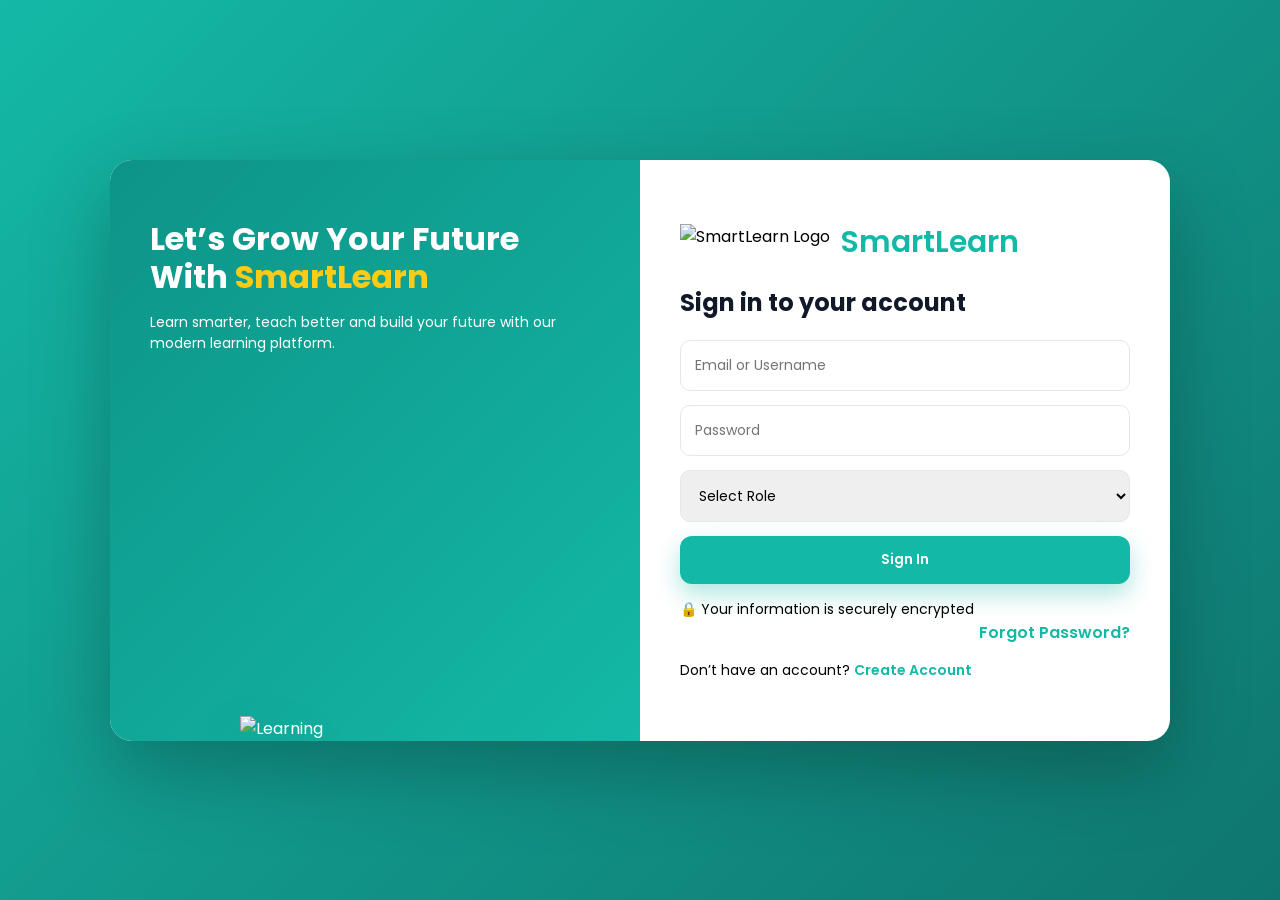
==== index.html @ f68140ad "frontend first commit" ====
<!DOCTYPE html>
<html lang="en">
<head>
  <meta charset="UTF-8">
  <meta name="viewport" content="width=device-width, initial-scale=1.0">
  <title>Smart Learn Auth</title>
  <link rel="stylesheet" href="index.css">
  <link rel="preconnect" href="https://fonts.googleapis.com">
  <link rel="preconnect" href="https://fonts.gstatic.com" crossorigin>
  <link href="https://fonts.googleapis.com/css2?family=Poppins:wght@400;600;700&display=swap" rel="stylesheet">
</head>
<body>
  <div class="auth-wrapper">
    <div class="auth-card">

      <!-- LEFT PANEL -->
      <div class="auth-left">
        <h1>Let’s Grow Your Future<br>With <span>SmartLearn</span></h1>
        <p>
          Learn smarter, teach better and build your future
          with our modern learning platform.
        </p>
        <img src="../Frontend/images/Student and teacher.png" alt="Learning" class="student-img">
      </div>

      <!-- RIGHT PANEL -->
      <div class="auth-right">
        <!-- LOGO -->
        <div class="form-logo">
          <img src="../Frontend/images/Logo.png" alt="SmartLearn Logo">
          <span>SmartLearn</span>
          
        </div>


        <!-- LOGIN -->
        <div class="form-box login active">
          <h2>Sign in to your account</h2>

          <input type="text" id="login-identifier" placeholder="Email or Username">
          <input type="password" id="login-password" placeholder="Password">

          <select id="login-role">
            <option value="" disabled selected>Select Role</option>
            <option value="student">Student</option>
            <option value="teacher">Teacher</option>
            <option value="admin">Admin</option>
          </select>

          <button id="loginBtn">Sign In</button>
          <p class="security">🔒 Your information is securely encrypted</p>


          <a class="forgot" id="forgotPassBtn">Forgot Password?</a>

          <p>Don’t have an account?
            <a href="#" id="showSignup">Create Account</a>
          </p>
        </div>

        <!-- SIGNUP -->
        <div class="form-box signup">
          <h2>Create Account</h2>

          <input type="text" id="signup-username" placeholder="Username">
          <input type="email" id="signup-email" placeholder="Email">
          <input type="password" id="signup-password" placeholder="Password">

          <select id="signup-role">
            <option value="" disabled selected>Select Role</option>
            <option value="student">Student</option>
            <option value="teacher">Teacher</option>
            <option value="admin">Admin</option>
          </select>

          <select id="signup-gender">
            <option value="" disabled selected>Gender</option>
            <option value="male">Male</option>
            <option value="female">Female</option>
            <option value="other">Other</option>
          </select>

          <div id="idProofSection" class="id-proof">
            <label>Upload ID Proof (Teacher/Admin)</label>
            <input type="file" id="signup-id">
          </div>

          <button id="signupBtn">Create Account</button>

          <p>Already have an account?
            <a href="#" id="showLogin">Login</a>
          </p>
        </div>

      </div>
    </div>
  </div>

  

  <script type="module" src="index.js"></script>

  <script>
   
    document.getElementById("signup-role").addEventListener("change", function() {
      const idProofSection = document.getElementById("idProofSection");
      if (this.value === "teacher" || this.value === "admin") {
        idProofSection.style.display = "block";
      } else {
        idProofSection.style.display = "none";
      }
    });

    
    //document.getElementById("sendOtpBtn").addEventListener("click", () => {
      //alert("OTP sent to your email! (Implement backend for real OTP)");
    //});
  </script>
</body>
</html>
---- index.css ----
* {
  margin: 0;
  padding: 0;
  box-sizing: border-box;
  font-family: 'Poppins', sans-serif;
}

body {
  min-height: 100vh;
  background: linear-gradient(135deg, #14b8a6, #0f766e);
  display: flex;
  justify-content: center;
  align-items: center;
}

/* Wrapper */
.auth-wrapper {
  width: 100%;
  max-width: 1100px;
  padding: 20px;
}

/* Card */
.auth-card {
  display: flex;
  background: #fff;
  border-radius: 22px;
  overflow: hidden;
  box-shadow: 0 30px 80px rgba(0,0,0,0.25);
}

/* LEFT */
.auth-left {
  flex: 1;
  background: linear-gradient(135deg, #0d9488, #14b8a6);
  color: #fff;
  padding: 60px 40px;
}

.auth-left h1 {
  line-height: 1.2;
  margin-bottom: 16px;
}

.auth-left span {
  color: #facc15;
  font-weight: 700;
}


.auth-left p {
  max-width: 420px;
  margin-bottom: 180px;
}



.auth-left img {
  width: 100%;
  max-width: 320px;
}

/* RIGHT */
.auth-right {
  flex: 1;
  padding: 60px 40px;
}

.auth-right h2 {
  margin-bottom: 20px;
  color: #111827;
}

/* Forms */
.form-box {
  display: none;
}

.form-box.active {
  display: block;
}

input, select {
  width: 100%;
  padding: 14px;
  margin-bottom: 14px;
  border-radius: 10px;
  border: 1px solid #e5e7eb;
  font-size: 14px;
}

input:focus, select:focus {
  border-color: #14b8a6;
  outline: none;
}

/* Button */
button {
  width: 100%;
  padding: 14px;
  background: #14b8a6;
  color: #fff;
  border: none;
  border-radius: 12px;
  font-weight: 600;
  cursor: pointer;
  transition: 0.3s;
  box-shadow: 0 10px 25px rgba(20,184,166,0.35);

}

button:hover {
   transform: translateY(-2px);
}

/* Links */
p {
  margin-top: 15px;
  font-size: 14px;
}

a {
  color: #14b8a6;
  font-weight: 600;
  cursor: pointer;
  text-decoration: none;
}

a:hover {
  text-decoration: underline;
}

.forgot {
  display: block;
  text-align: right;
  margin-bottom: 15px;
}

/* ID Proof */
.id-proof {
  display: none;
  margin-bottom: 10px;
}
.auth-left {
  position: relative;
  overflow: hidden;
}

.student-img {
  position: absolute;
  bottom: 0;
  right: 80px;

  width: 320px;
  max-width: 65%;
  height: auto;

  pointer-events: none;
  user-select: none;

  filter: drop-shadow(0 20px 30px rgba(0,0,0,0.15));
}



.auth-card {
  animation: fadeUp 0.6s ease-out;
}

@keyframes fadeUp {
  from {
    opacity: 0;
    transform: translateY(20px);
  }
  to {
    opacity: 1;
    transform: translateY(0);
  }
}


@media (max-width: 900px) {
  .auth-left {
    display: none;
  }

  .auth-card {
    width: 100%;
  }
}
.form-logo {
  display: flex;
  align-items: center;
  gap: 10px;
  margin-bottom: 20px;
}

.form-logo img {
  height: 36px;
  width: auto;
}

.form-logo span {
  font-size: 30px;
  font-weight: 600;
  color: #14b8a6; /* match your green theme */
}
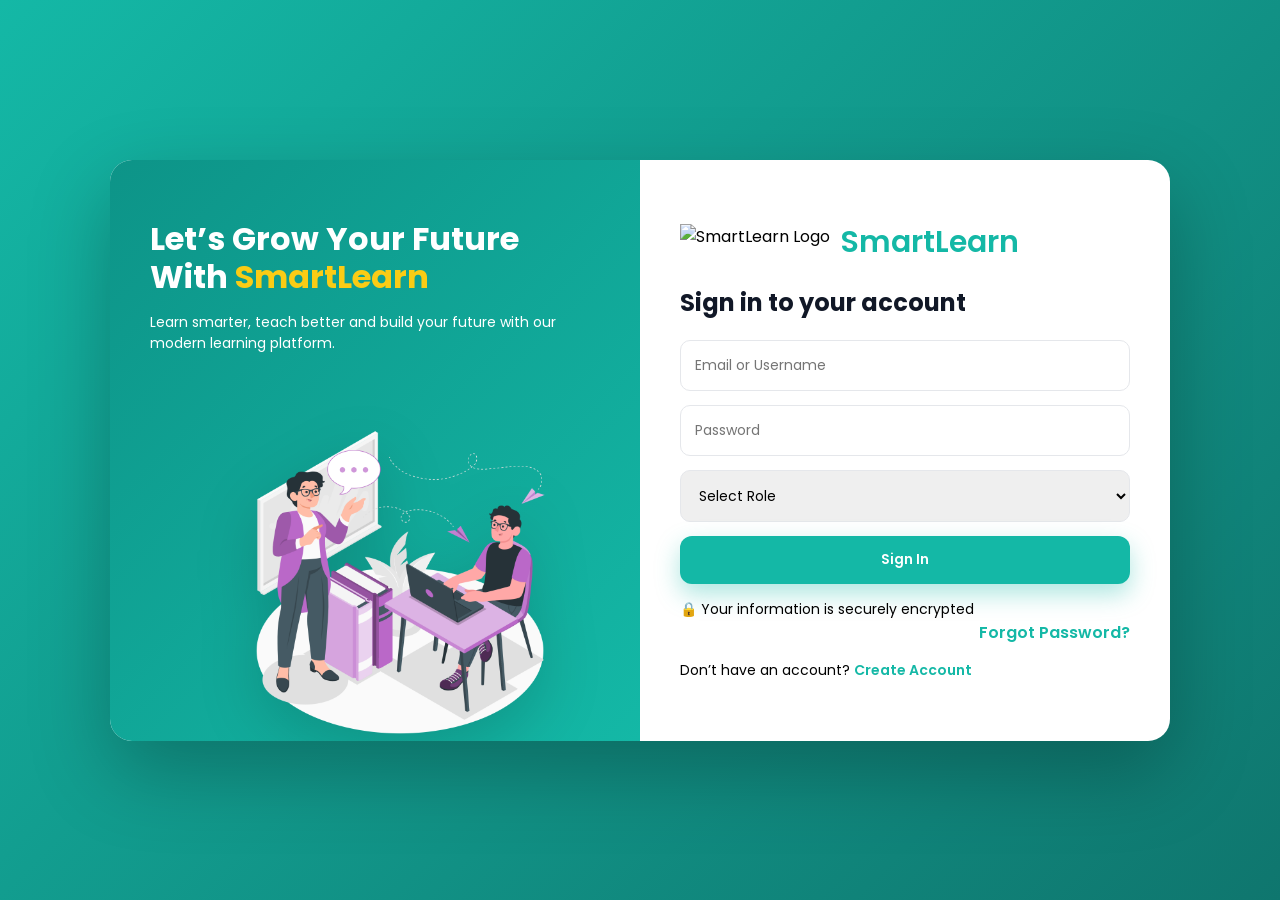
==== commit 1147a352: "Update index.html" ====
--- a/index.html
+++ b/index.html
@@ -20,7 +20,8 @@
           Learn smarter, teach better and build your future
           with our modern learning platform.
         </p>
-        <img src="../Frontend/images/Student and teacher.png" alt="Learning" class="student-img">
+      <img src="./images/Student and teacher.png" alt="Learning" class="student-img">
+
       </div>
 
       <!-- RIGHT PANEL -->
@@ -95,11 +96,8 @@
       </div>
     </div>
   </div>
-
-  
-
-  <script type="module" src="index.js"></script>
-
+  <script src="config.js"></script>
+  <script src="index.js"></script>
   <script>
    
     document.getElementById("signup-role").addEventListener("change", function() {
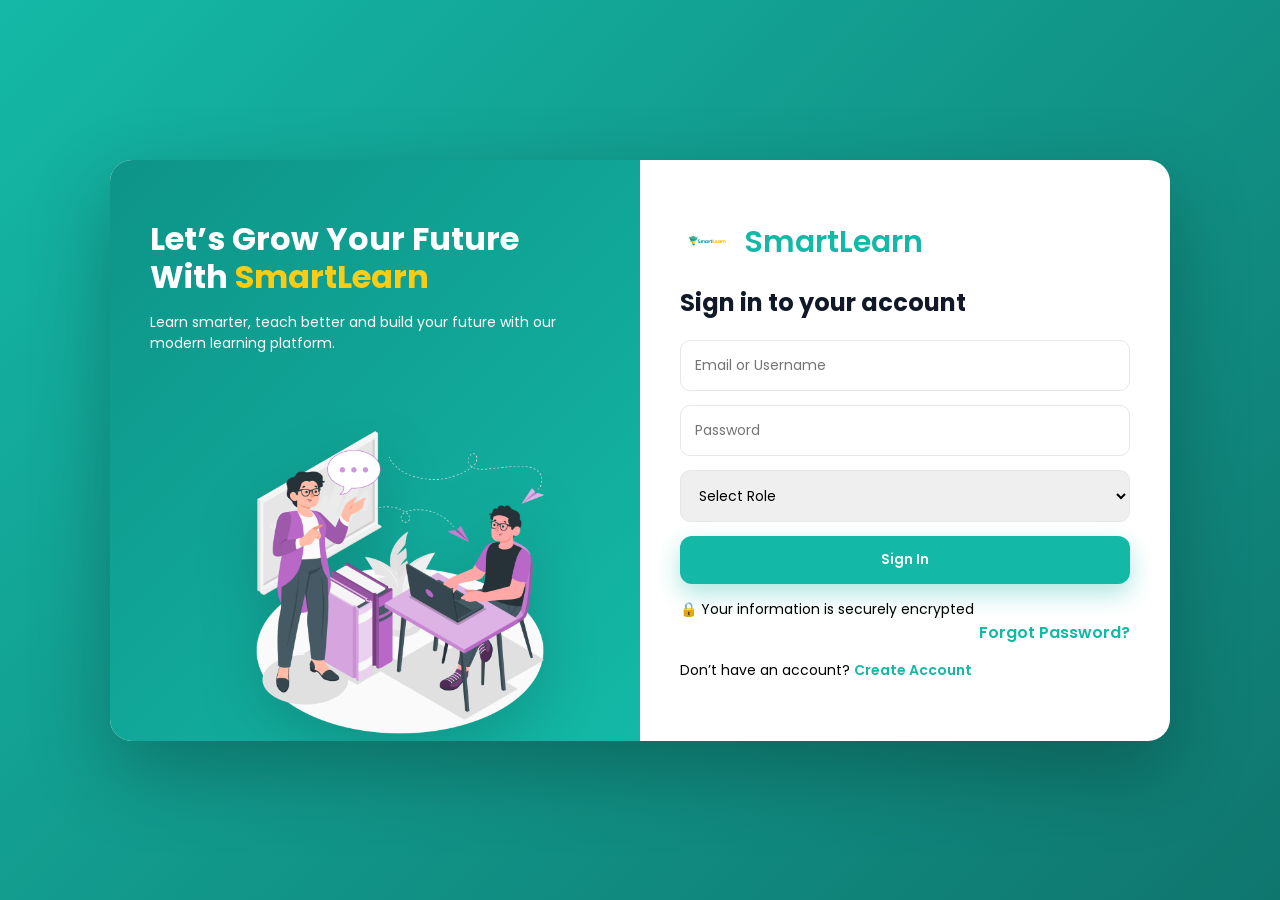
==== commit b8d52ddd: "Update logo image path in index.html" ====
--- a/index.html
+++ b/index.html
@@ -28,7 +28,7 @@
       <div class="auth-right">
         <!-- LOGO -->
         <div class="form-logo">
-          <img src="../Frontend/images/Logo.png" alt="SmartLearn Logo">
+          <img src="./images/Logo.png" alt="SmartLearn Logo">
           <span>SmartLearn</span>
           
         </div>
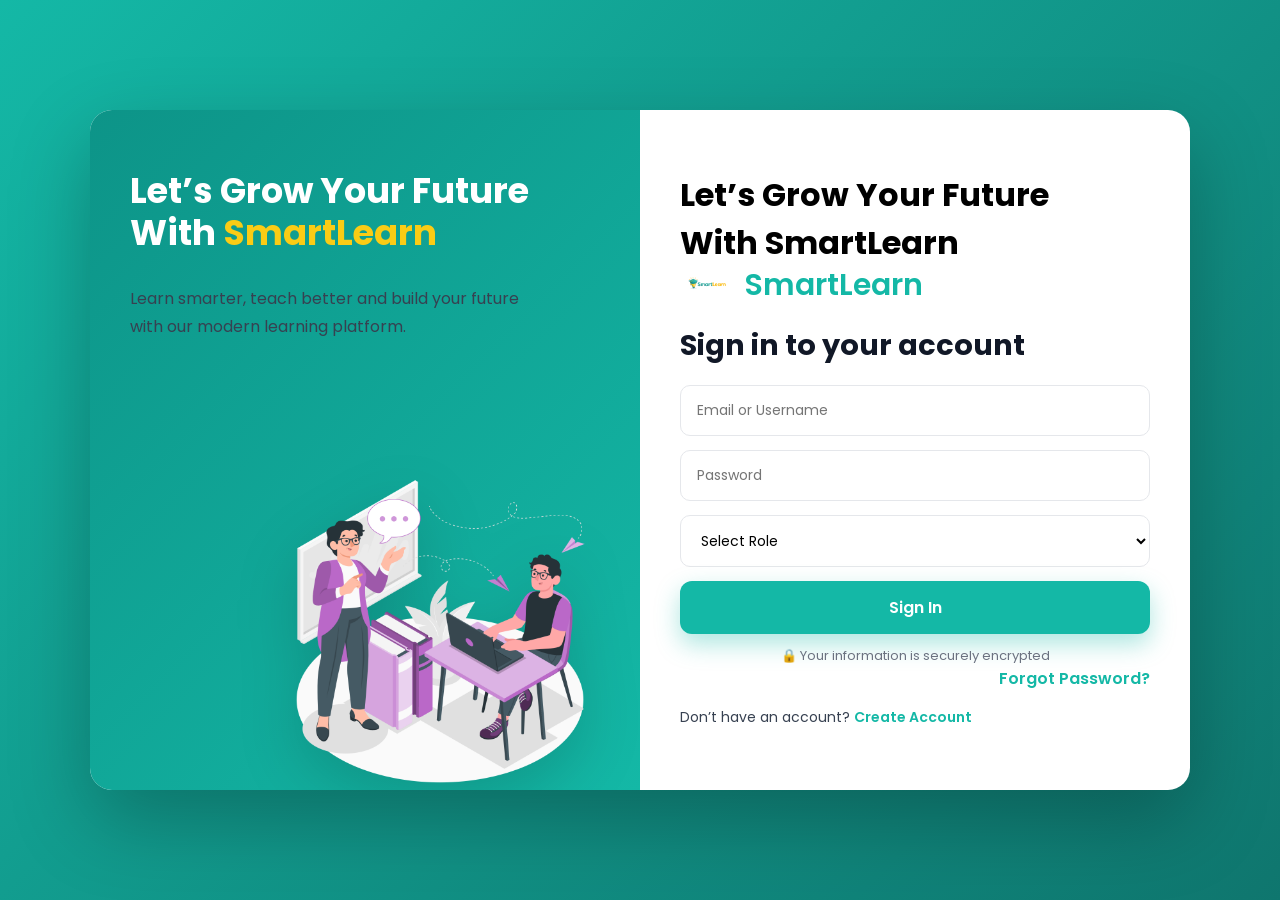
==== commit 634dcbeb: "Update index.html" ====
--- a/index.html
+++ b/index.html
@@ -11,27 +11,31 @@
 </head>
 <body>
   <div class="auth-wrapper">
-    <div class="auth-card">
+  <div class="auth-card">
 
-      <!-- LEFT PANEL -->
-      <div class="auth-left">
-        <h1>Let’s Grow Your Future<br>With <span>SmartLearn</span></h1>
-        <p>
-          Learn smarter, teach better and build your future
-          with our modern learning platform.
-        </p>
+    <!-- LEFT PANEL -->
+    <div class="auth-left">
+      <h1>Let’s Grow Your Future<br>With <span>SmartLearn</span></h1>
+      <p>
+        Learn smarter, teach better and build your future
+        with our modern learning platform.
+      </p>
       <img src="./images/Student and teacher.png" alt="Learning" class="student-img">
+    </div>
 
+    <!-- RIGHT PANEL -->
+    <div class="auth-right">
+
+      <!-- MOBILE HEADING -->
+      <h1 class="mobile-heading">
+        Let’s Grow Your Future <br> With <span>SmartLearn</span>
+      </h1>
+
+      <!-- LOGO -->
+      <div class="form-logo">
+        <img src="./images/Logo.png" alt="SmartLearn Logo">
+        <span>SmartLearn</span>
       </div>
-
-      <!-- RIGHT PANEL -->
-      <div class="auth-right">
-        <!-- LOGO -->
-        <div class="form-logo">
-          <img src="./images/Logo.png" alt="SmartLearn Logo">
-          <span>SmartLearn</span>
-          
-        </div>
 
 
         <!-- LOGIN -->
--- a/index.css
+++ b/index.css
@@ -3,6 +3,11 @@
   padding: 0;
   box-sizing: border-box;
   font-family: 'Poppins', sans-serif;
+}
+
+html {
+  -webkit-text-size-adjust: 100%;
+  scroll-behavior: smooth;
 }
 
 body {
@@ -11,33 +16,56 @@
   display: flex;
   justify-content: center;
   align-items: center;
+  overflow-x: hidden;
+  padding: 20px;
+}
+
+img {
+  max-width: 100%;
+  height: auto;
+  display: block;
+}
+
+input,
+select,
+button {
+  font: inherit;
 }
 
 /* Wrapper */
 .auth-wrapper {
   width: 100%;
   max-width: 1100px;
-  padding: 20px;
+  margin: 0 auto;
 }
 
 /* Card */
 .auth-card {
   display: flex;
+  align-items: stretch;
   background: #fff;
   border-radius: 22px;
   overflow: hidden;
-  box-shadow: 0 30px 80px rgba(0,0,0,0.25);
+  box-shadow: 0 30px 80px rgba(0, 0, 0, 0.25);
+  animation: fadeUp 0.6s ease-out;
+  min-height: 680px;
 }
 
 /* LEFT */
 .auth-left {
   flex: 1;
+  position: relative;
+  overflow: hidden;
   background: linear-gradient(135deg, #0d9488, #14b8a6);
   color: #fff;
   padding: 60px 40px;
+  display: flex;
+  flex-direction: column;
+  justify-content: flex-start;
 }
 
 .auth-left h1 {
+  font-size: 2.2rem;
   line-height: 1.2;
   margin-bottom: 16px;
 }
@@ -47,57 +75,99 @@
   font-weight: 700;
 }
 
-
 .auth-left p {
   max-width: 420px;
-  margin-bottom: 180px;
-}
-
-
+  font-size: 1rem;
+  line-height: 1.7;
+  margin-bottom: 220px;
+}
 
 .auth-left img {
   width: 100%;
   max-width: 320px;
 }
 
+.student-img {
+  position: absolute;
+  bottom: 0;
+  right: 40px;
+  width: 320px;
+  max-width: 65%;
+  height: auto;
+  pointer-events: none;
+  user-select: none;
+  filter: drop-shadow(0 20px 30px rgba(0, 0, 0, 0.15));
+}
+
 /* RIGHT */
 .auth-right {
   flex: 1;
-  padding: 60px 40px;
+  padding: 50px 40px;
+  display: flex;
+  flex-direction: column;
+  justify-content: center;
 }
 
 .auth-right h2 {
   margin-bottom: 20px;
   color: #111827;
+  font-size: 1.8rem;
+  line-height: 1.3;
+}
+
+/* Logo */
+.form-logo {
+  display: flex;
+  align-items: center;
+  gap: 10px;
+  margin-bottom: 24px;
+  flex-wrap: wrap;
+}
+
+.form-logo img {
+  height: 36px;
+  width: auto;
+}
+
+.form-logo span {
+  font-size: 30px;
+  font-weight: 600;
+  color: #14b8a6;
+  line-height: 1.2;
 }
 
 /* Forms */
 .form-box {
   display: none;
+  width: 100%;
 }
 
 .form-box.active {
   display: block;
 }
 
-input, select {
+input,
+select {
   width: 100%;
-  padding: 14px;
+  padding: 14px 16px;
   margin-bottom: 14px;
   border-radius: 10px;
   border: 1px solid #e5e7eb;
   font-size: 14px;
-}
-
-input:focus, select:focus {
+  background: #fff;
+}
+
+input:focus,
+select:focus {
   border-color: #14b8a6;
   outline: none;
+  box-shadow: 0 0 0 3px rgba(20, 184, 166, 0.12);
 }
 
 /* Button */
 button {
   width: 100%;
-  padding: 14px;
+  padding: 14px 16px;
   background: #14b8a6;
   color: #fff;
   border: none;
@@ -105,18 +175,19 @@
   font-weight: 600;
   cursor: pointer;
   transition: 0.3s;
-  box-shadow: 0 10px 25px rgba(20,184,166,0.35);
-
+  box-shadow: 0 10px 25px rgba(20, 184, 166, 0.35);
 }
 
 button:hover {
-   transform: translateY(-2px);
-}
-
-/* Links */
+  transform: translateY(-2px);
+}
+
+/* Text */
 p {
   margin-top: 15px;
   font-size: 14px;
+  line-height: 1.6;
+  color: #374151;
 }
 
 a {
@@ -136,37 +207,27 @@
   margin-bottom: 15px;
 }
 
+.security {
+  text-align: center;
+  margin-top: 12px;
+  font-size: 13px;
+  color: #6b7280;
+}
+
 /* ID Proof */
 .id-proof {
   display: none;
   margin-bottom: 10px;
 }
-.auth-left {
-  position: relative;
-  overflow: hidden;
-}
-
-.student-img {
-  position: absolute;
-  bottom: 0;
-  right: 80px;
-
-  width: 320px;
-  max-width: 65%;
-  height: auto;
-
-  pointer-events: none;
-  user-select: none;
-
-  filter: drop-shadow(0 20px 30px rgba(0,0,0,0.15));
-}
-
-
-
-.auth-card {
-  animation: fadeUp 0.6s ease-out;
-}
-
+
+.id-proof label {
+  display: block;
+  font-size: 14px;
+  margin-bottom: 8px;
+  color: #374151;
+}
+
+/* Animation */
 @keyframes fadeUp {
   from {
     opacity: 0;
@@ -178,30 +239,203 @@
   }
 }
 
-
+/* Large laptop */
+@media (max-width: 1200px) {
+  .auth-wrapper {
+    max-width: 1000px;
+  }
+
+  .auth-left h1 {
+    font-size: 2rem;
+  }
+
+  .student-img {
+    right: 24px;
+    width: 290px;
+  }
+}
+
+/* Tablet / iPad */
+@media (max-width: 992px) {
+  body {
+    padding: 16px;
+    align-items: flex-start;
+  }
+
+  .auth-card {
+    min-height: auto;
+  }
+
+  .auth-left {
+    padding: 44px 28px;
+  }
+
+  .auth-right {
+    padding: 40px 28px;
+  }
+
+  .auth-left h1 {
+    font-size: 1.8rem;
+  }
+
+  .auth-left p {
+    margin-bottom: 170px;
+    max-width: 100%;
+  }
+
+  .student-img {
+    right: 20px;
+    width: 240px;
+    max-width: 58%;
+  }
+
+  .form-logo span {
+    font-size: 26px;
+  }
+
+  .auth-right h2 {
+    font-size: 1.5rem;
+  }
+}
+
+/* Mobile / small tablet */
 @media (max-width: 900px) {
+  .auth-card {
+    flex-direction: column;
+    border-radius: 20px;
+  }
+
+  .auth-left {
+    display: flex;
+    min-height: 250px;
+    padding: 28px 22px 18px;
+  }
+
+  .auth-left h1 {
+    font-size: 1.55rem;
+    line-height: 1.25;
+    max-width: 62%;
+  }
+
+  .auth-left p {
+    font-size: 14px;
+    line-height: 1.5;
+    max-width: 56%;
+    margin-bottom: 0;
+  }
+
+  .student-img {
+    width: 180px;
+    right: 14px;
+    bottom: 0;
+    max-width: 42%;
+  }
+
+  .auth-right {
+    padding: 28px 22px;
+  }
+}
+
+/* Mobile */
+@media (max-width: 768px) {
+  body {
+    padding: 12px;
+    align-items: flex-start;
+  }
+
+  .auth-wrapper {
+    padding: 0;
+  }
+
+  .auth-card {
+    border-radius: 18px;
+  }
+
+  .auth-left {
+    min-height: 210px;
+    padding: 20px 16px 14px;
+  }
+
+  .auth-left h1 {
+    font-size: 1.28rem;
+    line-height: 1.22;
+    max-width: 58%;
+    margin-bottom: 10px;
+  }
+
+  .auth-left p {
+    font-size: 12.5px;
+    line-height: 1.45;
+    max-width: 54%;
+    margin-bottom: 0;
+  }
+
+  .student-img {
+    width: 135px;
+    right: 8px;
+    bottom: 0;
+    max-width: 36%;
+  }
+
+  .auth-right {
+    padding: 22px 18px;
+  }
+
+  .auth-right h2 {
+    font-size: 1.35rem;
+    margin-bottom: 18px;
+  }
+
+  .form-logo {
+    margin-bottom: 20px;
+  }
+
+  .form-logo img {
+    height: 30px;
+  }
+
+  .form-logo span {
+    font-size: 22px;
+  }
+
+  input,
+  select,
+  button {
+    padding: 13px 14px;
+    font-size: 14px;
+  }
+
+  .forgot {
+    text-align: left;
+    margin-bottom: 12px;
+  }
+}
+
+/* Small mobile */
+/* Hide banner content on small screens */
+@media (max-width: 480px) {
+
+  /* Completely remove banner */
   .auth-left {
     display: none;
   }
 
+  /* Make login full screen style */
   .auth-card {
-    width: 100%;
-  }
-}
-.form-logo {
-  display: flex;
-  align-items: center;
-  gap: 10px;
-  margin-bottom: 20px;
-}
-
-.form-logo img {
-  height: 36px;
-  width: auto;
-}
-
-.form-logo span {
-  font-size: 30px;
-  font-weight: 600;
-  color: #14b8a6; /* match your green theme */
-}
+    border-radius: 16px;
+    min-height: auto;
+  }
+
+  .auth-right {
+    padding: 24px 18px;
+  }
+
+  .form-logo {
+    justify-content: center;
+    text-align: center;
+  }
+
+  .auth-right h2 {
+    text-align: center;
+  }
+}
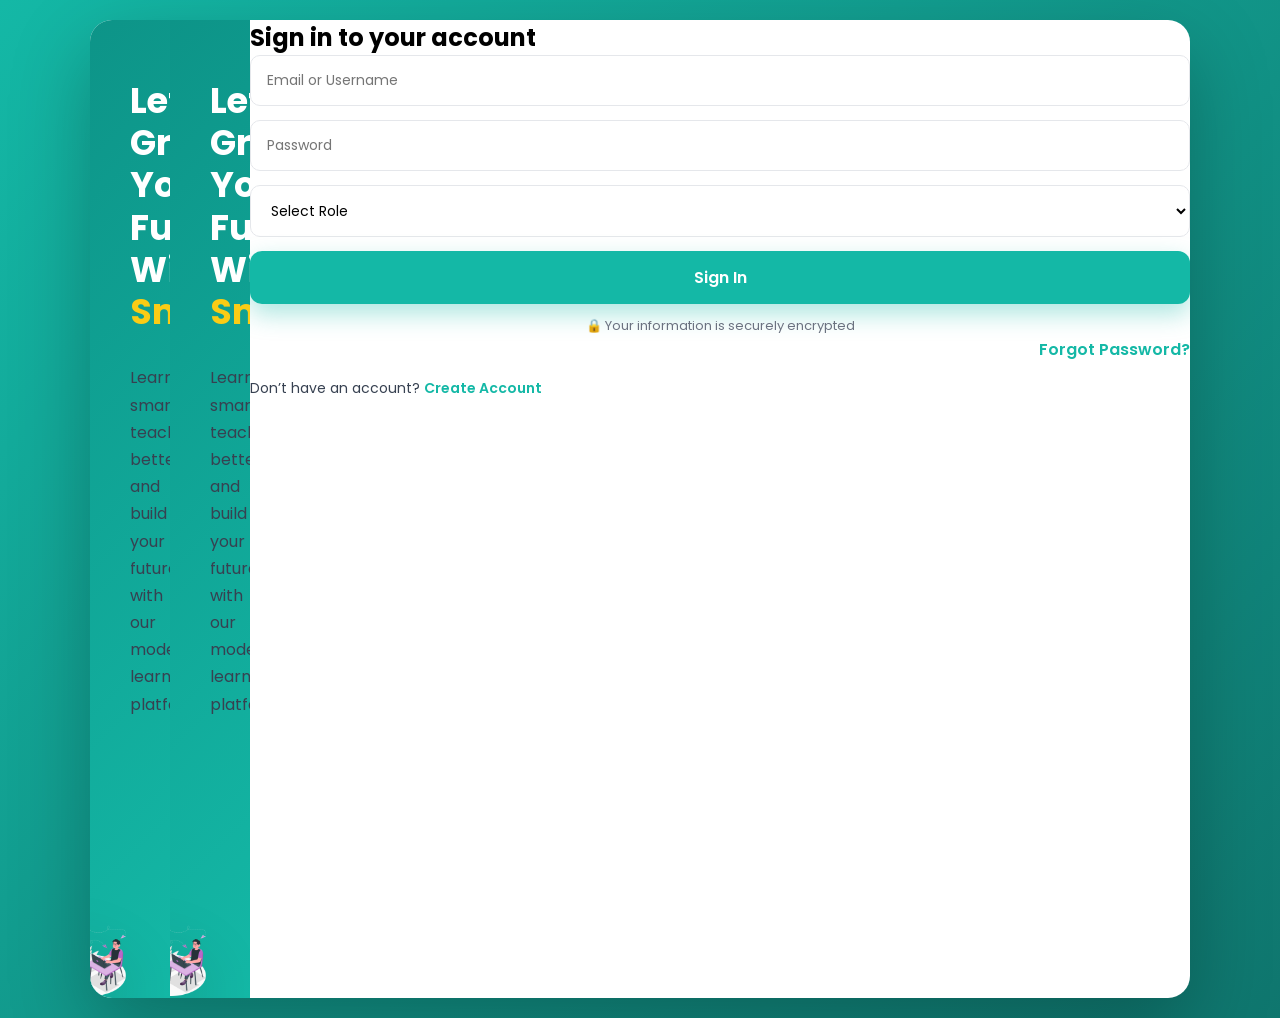
==== commit c16d06e3: "Refactor index.html to remove duplicate elements Removed duplicate left panel code and cleaned up st" ====
--- a/index.html
+++ b/index.html
@@ -10,32 +10,7 @@
   <link href="https://fonts.googleapis.com/css2?family=Poppins:wght@400;600;700&display=swap" rel="stylesheet">
 </head>
 <body>
-  <div class="auth-wrapper">
-  <div class="auth-card">
-
-    <!-- LEFT PANEL -->
-    <div class="auth-left">
-      <h1>Let’s Grow Your Future<br>With <span>SmartLearn</span></h1>
-      <p>
-        Learn smarter, teach better and build your future
-        with our modern learning platform.
-      </p>
-      <img src="./images/Student and teacher.png" alt="Learning" class="student-img">
-    </div>
-
-    <!-- RIGHT PANEL -->
-    <div class="auth-right">
-
-      <!-- MOBILE HEADING -->
-      <h1 class="mobile-heading">
-        Let’s Grow Your Future <br> With <span>SmartLearn</span>
-      </h1>
-
-      <!-- LOGO -->
-      <div class="form-logo">
-        <img src="./images/Logo.png" alt="SmartLearn Logo">
-        <span>SmartLearn</span>
-      </div>
+  <div class="auth-wrapper"> <div class="auth-card"> <!-- LEFT PANEL --> <div class="auth-left"> <h1>Let’s Grow Your Future<br>With <span>SmartLearn</span></h1> <p> Learn smarter, teach better and build your future with our modern learning platform. </p> <img src="./images/Student and teacher.png" alt="Learning" class="student-img"> </div> <!-- RIG<div class="auth-wrapper"> <div class="auth-card"> <!-- LEFT PANEL --> <div class="auth-left"> <h1>Let’s Grow Your Future<br>With <span>SmartLearn</span></h1> <p> Learn smarter, teach better and build your future with our modern learning platform. </p> <img src="./images/Student and teacher.png" alt="Learning" class="student-img"> </div>
 
 
         <!-- LOGIN -->
--- a/index.css
+++ b/index.css
@@ -226,6 +226,18 @@
   margin-bottom: 8px;
   color: #374151;
 }
+.mobile-heading {
+  display: none;
+  text-align: center;
+  font-size: 1.3rem;
+  font-weight: 700;
+  margin-bottom: 16px;
+  color: #111827;
+}
+
+.mobile-heading span {
+  color: #14b8a6;
+}
 
 /* Animation */
 @keyframes fadeUp {
@@ -415,27 +427,23 @@
 /* Hide banner content on small screens */
 @media (max-width: 480px) {
 
-  /* Completely remove banner */
   .auth-left {
     display: none;
   }
 
-  /* Make login full screen style */
-  .auth-card {
-    border-radius: 16px;
-    min-height: auto;
+  .mobile-heading {
+    display: block;
   }
 
   .auth-right {
     padding: 24px 18px;
   }
 
+  .auth-right h2 {
+    text-align: center;
+  }
+
   .form-logo {
     justify-content: center;
-    text-align: center;
-  }
-
-  .auth-right h2 {
-    text-align: center;
-  }
-}
+  }
+}
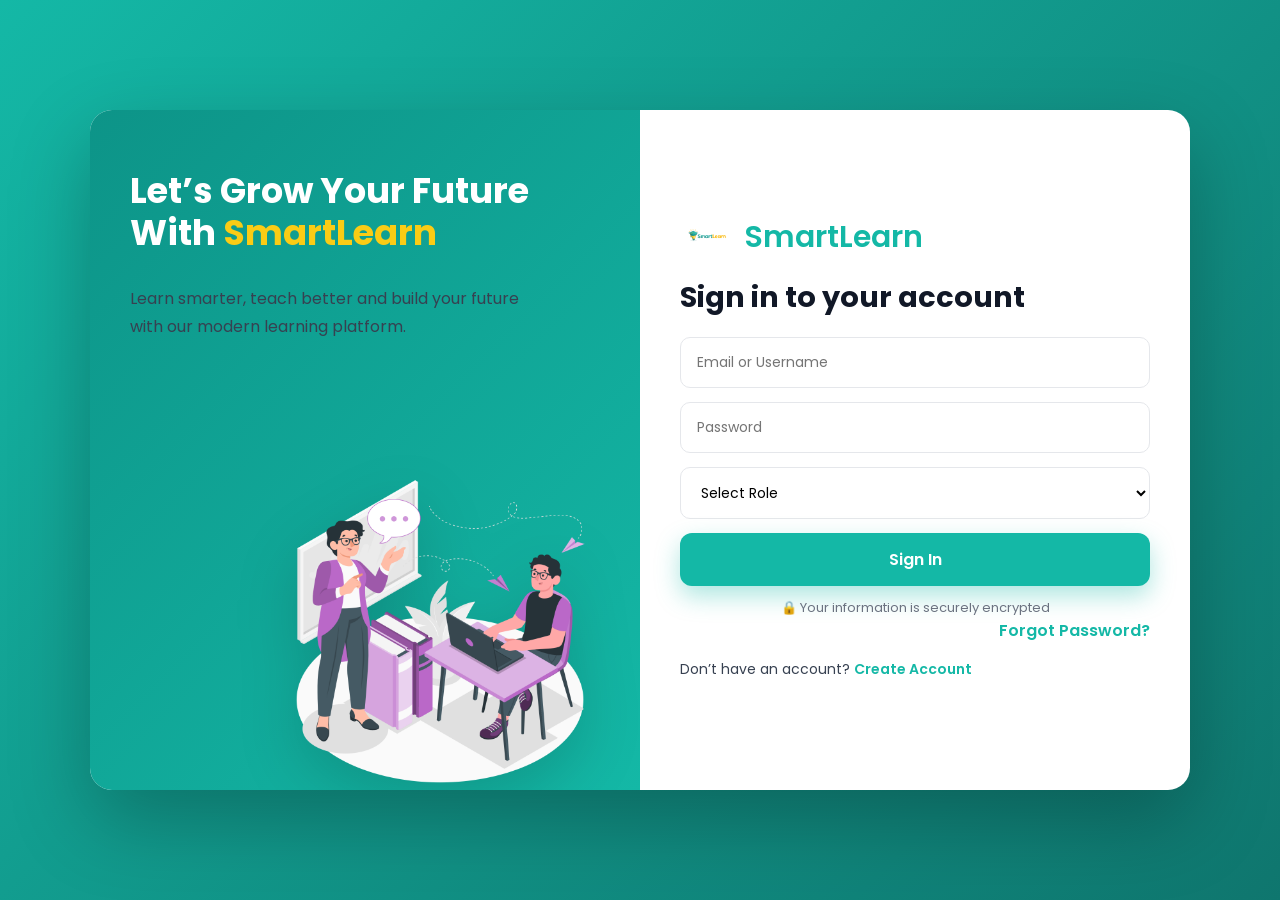
==== commit 50b910b2: "Refactor HTML structure for authentication panels" ====
--- a/index.html
+++ b/index.html
@@ -10,8 +10,32 @@
   <link href="https://fonts.googleapis.com/css2?family=Poppins:wght@400;600;700&display=swap" rel="stylesheet">
 </head>
 <body>
-  <div class="auth-wrapper"> <div class="auth-card"> <!-- LEFT PANEL --> <div class="auth-left"> <h1>Let’s Grow Your Future<br>With <span>SmartLearn</span></h1> <p> Learn smarter, teach better and build your future with our modern learning platform. </p> <img src="./images/Student and teacher.png" alt="Learning" class="student-img"> </div> <!-- RIG<div class="auth-wrapper"> <div class="auth-card"> <!-- LEFT PANEL --> <div class="auth-left"> <h1>Let’s Grow Your Future<br>With <span>SmartLearn</span></h1> <p> Learn smarter, teach better and build your future with our modern learning platform. </p> <img src="./images/Student and teacher.png" alt="Learning" class="student-img"> </div>
+<div class="auth-wrapper">
+  <div class="auth-card">
 
+    <!-- LEFT PANEL -->
+    <div class="auth-left">
+      <h1>Let’s Grow Your Future<br>With <span>SmartLearn</span></h1>
+      <p>
+        Learn smarter, teach better and build your future
+        with our modern learning platform.
+      </p>
+      <img src="./images/Student and teacher.png" alt="Learning" class="student-img">
+    </div>
+
+    <!-- RIGHT PANEL -->
+    <div class="auth-right">
+
+      <!-- MOBILE HEADING -->
+      <h1 class="mobile-heading">
+        Let’s Grow Your Future <br> With <span>SmartLearn</span>
+      </h1>
+
+      <!-- LOGO -->
+      <div class="form-logo">
+        <img src="./images/Logo.png" alt="SmartLearn Logo">
+        <span>SmartLearn</span>
+      </div>
 
         <!-- LOGIN -->
         <div class="form-box login active">
